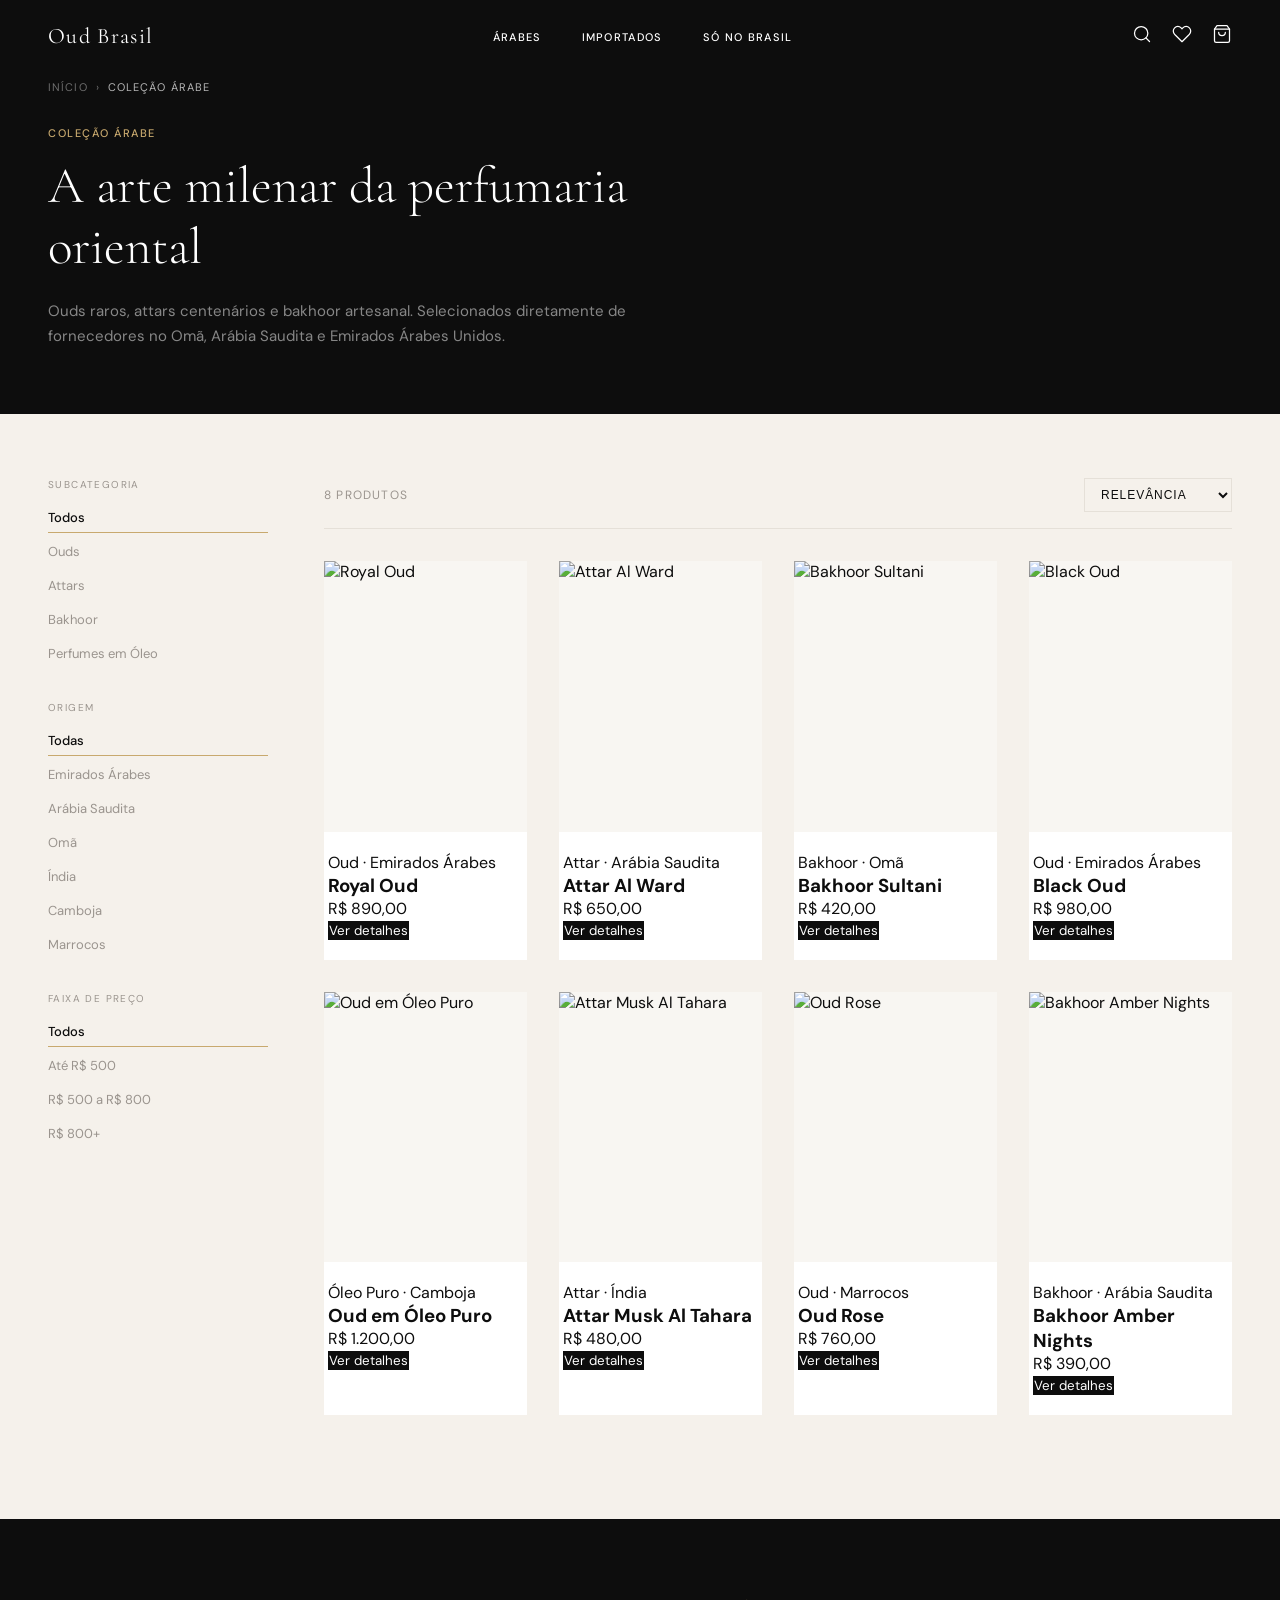
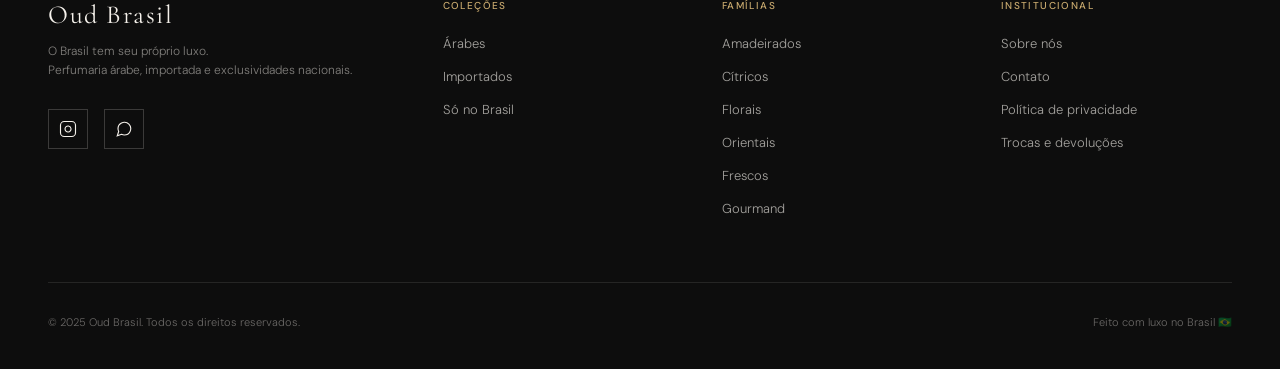
==== arabes.html @ 8a3770d0 "feat: cria página de categoria arabes.html com filtros e ordenação Co-Authored-By: Claude Opus 4.6 <" ====
<!DOCTYPE html>
<html lang="pt-BR">

<head>
  <meta charset="UTF-8" />
  <meta name="viewport" content="width=device-width, initial-scale=1.0" />
  <title>Coleção Árabe — Oud Brasil</title>
  <meta name="description"
    content="Ouds raros, attars centenários e bakhoor artesanal. Perfumaria árabe autêntica selecionada diretamente do Oriente Médio." />
  <link rel="preconnect" href="https://fonts.googleapis.com" />
  <link rel="preconnect" href="https://fonts.gstatic.com" crossorigin />
  <link
    href="https://fonts.googleapis.com/css2?family=Cormorant+Garamond:wght@300;400&family=DM+Sans:wght@300;400;500&display=swap"
    rel="stylesheet" />
  <link rel="stylesheet" href="css/tokens.css">
  <link rel="stylesheet" href="css/base.css">
  <link rel="stylesheet" href="css/components.css">
  <link rel="stylesheet" href="css/sections.css">
  <link rel="stylesheet" href="css/pages/categoria.css">
</head>

<body>

  <!-- SEÇÃO: NAVBAR -->
  <nav id="navbar" role="navigation" aria-label="Navegação principal">
    <div class="nav-inner">
      <!-- Logo -->
      <a href="index.html" class="nav-logo" aria-label="Oud Brasil - Página inicial">Oud Brasil</a>

      <!-- Links Centrais -->
      <ul class="nav-links" id="navLinks">
        <li><a href="arabes.html">Árabes</a></li>
        <li><a href="index.html#importados">Importados</a></li>
        <li><a href="index.html#sonobrasil">Só no Brasil</a></li>
      </ul>

      <!-- Ícones -->
      <div class="nav-icons">
        <button aria-label="Buscar" id="search-icon">
          <svg width="20" height="20" viewBox="0 0 24 24" fill="none" stroke="currentColor" stroke-width="1.5"
            stroke-linecap="round" stroke-linejoin="round">
            <circle cx="11" cy="11" r="8" />
            <line x1="21" y1="21" x2="16.65" y2="16.65" />
          </svg>
        </button>
        <button aria-label="Favoritos" id="favorites-icon">
          <span class="icon-wrap">
            <svg width="20" height="20" viewBox="0 0 24 24" fill="none" stroke="currentColor" stroke-width="1.5"
              stroke-linecap="round" stroke-linejoin="round">
              <path
                d="M20.84 4.61a5.5 5.5 0 0 0-7.78 0L12 5.67l-1.06-1.06a5.5 5.5 0 0 0-7.78 7.78l1.06 1.06L12 21.23l7.78-7.78 1.06-1.06a5.5 5.5 0 0 0 0-7.78z" />
            </svg>
            <span class="favorites-badge" id="favorites-badge">0</span>
          </span>
        </button>
        <button aria-label="Carrinho" id="cart-icon">
          <span class="icon-wrap">
            <svg width="20" height="20" viewBox="0 0 24 24" fill="none" stroke="currentColor" stroke-width="1.5"
              stroke-linecap="round" stroke-linejoin="round">
              <path d="M6 2L3 6v14a2 2 0 0 0 2 2h14a2 2 0 0 0 2-2V6l-3-4z" />
              <line x1="3" y1="6" x2="21" y2="6" />
              <path d="M16 10a4 4 0 0 1-8 0" />
            </svg>
            <span class="cart-badge" id="cart-badge">0</span>
          </span>
        </button>
        <button class="nav-hamburger" id="hamburger" aria-label="Menu" aria-expanded="false">
          <span></span><span></span><span></span>
        </button>
      </div>
    </div>
  </nav>

  <!-- Hero da categoria -->
  <section class="categoria-hero">
    <div class="container">
      <nav class="breadcrumb">
        <a href="index.html">Início</a>
        <span>›</span>
        <span>Coleção Árabe</span>
      </nav>
      <div class="categoria-hero-inner">
        <p class="section-eyebrow">Coleção Árabe</p>
        <h1 class="categoria-hero-title">A arte milenar da perfumaria oriental</h1>
        <p class="categoria-hero-subtitle">Ouds raros, attars centenários e bakhoor artesanal. Selecionados diretamente de fornecedores no Omã, Arábia Saudita e Emirados Árabes Unidos.</p>
      </div>
    </div>
  </section>

  <!-- Filtros e grid -->
  <section class="categoria-conteudo">
    <div class="container">
      <div class="categoria-layout">

        <!-- Sidebar de filtros -->
        <aside class="categoria-sidebar">
          <div class="sidebar-grupo">
            <p class="sidebar-label">Subcategoria</p>
            <div class="sidebar-opcoes" id="filtro-subcategoria">
              <button class="sidebar-btn active" data-sub="todos">Todos</button>
              <button class="sidebar-btn" data-sub="ouds">Ouds</button>
              <button class="sidebar-btn" data-sub="attars">Attars</button>
              <button class="sidebar-btn" data-sub="bakhoor">Bakhoor</button>
              <button class="sidebar-btn" data-sub="oleos">Perfumes em Óleo</button>
            </div>
          </div>
          <div class="sidebar-grupo">
            <p class="sidebar-label">Origem</p>
            <div class="sidebar-opcoes" id="filtro-origem">
              <button class="sidebar-btn active" data-origem="todos">Todas</button>
              <button class="sidebar-btn" data-origem="emirados">Emirados Árabes</button>
              <button class="sidebar-btn" data-origem="arabia">Arábia Saudita</button>
              <button class="sidebar-btn" data-origem="oma">Omã</button>
              <button class="sidebar-btn" data-origem="india">Índia</button>
              <button class="sidebar-btn" data-origem="camboja">Camboja</button>
              <button class="sidebar-btn" data-origem="marrocos">Marrocos</button>
            </div>
          </div>
          <div class="sidebar-grupo">
            <p class="sidebar-label">Faixa de preço</p>
            <div class="sidebar-opcoes" id="filtro-preco-arab">
              <button class="sidebar-btn active" data-preco="todos">Todos</button>
              <button class="sidebar-btn" data-preco="0-500">Até R$ 500</button>
              <button class="sidebar-btn" data-preco="500-800">R$ 500 a R$ 800</button>
              <button class="sidebar-btn" data-preco="800+">R$ 800+</button>
            </div>
          </div>
        </aside>

        <!-- Grid de produtos -->
        <div class="categoria-grid-wrap">
          <div class="categoria-toolbar">
            <p class="categoria-contagem" id="arab-contagem">8 produtos</p>
            <select class="categoria-ordenar" id="arab-ordenar">
              <option value="relevancia">Relevância</option>
              <option value="menor-preco">Menor preço</option>
              <option value="maior-preco">Maior preço</option>
            </select>
          </div>
          <div class="products-grid categoria-produtos" id="arab-grid">

            <div class="product-card" data-sub="ouds" data-origem="emirados" data-preco-val="890">
              <div class="product-card-img-wrap">
                <img src="https://picsum.photos/seed/royaloud/400/500" alt="Royal Oud" class="product-card-img" />
                <button class="btn-favorite" data-id="royal-oud" data-name="Royal Oud" data-price="890" data-img="https://picsum.photos/seed/royaloud/400/500" aria-label="Favoritar">♡</button>
              </div>
              <div class="product-card-info">
                <p class="product-card-category">Oud · Emirados Árabes</p>
                <h3 class="product-card-name">Royal Oud</h3>
                <p class="product-card-price">R$ 890,00</p>
                <button class="btn-primary product-card-cta" data-modal-id="royal-oud">Ver detalhes</button>
              </div>
            </div>

            <div class="product-card" data-sub="attars" data-origem="arabia" data-preco-val="650">
              <div class="product-card-img-wrap">
                <img src="https://picsum.photos/seed/attar/400/500" alt="Attar Al Ward" class="product-card-img" />
                <button class="btn-favorite" data-id="attar-al-ward" data-name="Attar Al Ward" data-price="650" data-img="https://picsum.photos/seed/attar/400/500" aria-label="Favoritar">♡</button>
              </div>
              <div class="product-card-info">
                <p class="product-card-category">Attar · Arábia Saudita</p>
                <h3 class="product-card-name">Attar Al Ward</h3>
                <p class="product-card-price">R$ 650,00</p>
                <button class="btn-primary product-card-cta" data-modal-id="attar-al-ward">Ver detalhes</button>
              </div>
            </div>

            <div class="product-card" data-sub="bakhoor" data-origem="oma" data-preco-val="420">
              <div class="product-card-img-wrap">
                <img src="https://picsum.photos/seed/bakhoor/400/500" alt="Bakhoor Sultani" class="product-card-img" />
                <button class="btn-favorite" data-id="bakhoor-sultani" data-name="Bakhoor Sultani" data-price="420" data-img="https://picsum.photos/seed/bakhoor/400/500" aria-label="Favoritar">♡</button>
              </div>
              <div class="product-card-info">
                <p class="product-card-category">Bakhoor · Omã</p>
                <h3 class="product-card-name">Bakhoor Sultani</h3>
                <p class="product-card-price">R$ 420,00</p>
                <button class="btn-primary product-card-cta" data-modal-id="bakhoor-sultani">Ver detalhes</button>
              </div>
            </div>

            <div class="product-card" data-sub="ouds" data-origem="emirados" data-preco-val="980">
              <div class="product-card-img-wrap">
                <img src="https://picsum.photos/seed/blackoud/400/500" alt="Black Oud" class="product-card-img" />
                <button class="btn-favorite" data-id="black-oud" data-name="Black Oud" data-price="980" data-img="https://picsum.photos/seed/blackoud/400/500" aria-label="Favoritar">♡</button>
              </div>
              <div class="product-card-info">
                <p class="product-card-category">Oud · Emirados Árabes</p>
                <h3 class="product-card-name">Black Oud</h3>
                <p class="product-card-price">R$ 980,00</p>
                <button class="btn-primary product-card-cta" data-modal-id="black-oud">Ver detalhes</button>
              </div>
            </div>

            <div class="product-card" data-sub="oleos" data-origem="camboja" data-preco-val="1200">
              <div class="product-card-img-wrap">
                <img src="https://picsum.photos/seed/oudoleo/400/500" alt="Oud em Óleo Puro" class="product-card-img" />
                <button class="btn-favorite" data-id="oud-oleo-puro" data-name="Oud em Óleo Puro" data-price="1200" data-img="https://picsum.photos/seed/oudoleo/400/500" aria-label="Favoritar">♡</button>
              </div>
              <div class="product-card-info">
                <p class="product-card-category">Óleo Puro · Camboja</p>
                <h3 class="product-card-name">Oud em Óleo Puro</h3>
                <p class="product-card-price">R$ 1.200,00</p>
                <button class="btn-primary product-card-cta" data-modal-id="oud-oleo-puro">Ver detalhes</button>
              </div>
            </div>

            <div class="product-card" data-sub="attars" data-origem="india" data-preco-val="480">
              <div class="product-card-img-wrap">
                <img src="https://picsum.photos/seed/attarmusk/400/500" alt="Attar Musk Al Tahara" class="product-card-img" />
                <button class="btn-favorite" data-id="attar-musk" data-name="Attar Musk Al Tahara" data-price="480" data-img="https://picsum.photos/seed/attarmusk/400/500" aria-label="Favoritar">♡</button>
              </div>
              <div class="product-card-info">
                <p class="product-card-category">Attar · Índia</p>
                <h3 class="product-card-name">Attar Musk Al Tahara</h3>
                <p class="product-card-price">R$ 480,00</p>
                <button class="btn-primary product-card-cta" data-modal-id="attar-musk">Ver detalhes</button>
              </div>
            </div>

            <div class="product-card" data-sub="ouds" data-origem="marrocos" data-preco-val="760">
              <div class="product-card-img-wrap">
                <img src="https://picsum.photos/seed/oudrose/400/500" alt="Oud Rose" class="product-card-img" />
                <button class="btn-favorite" data-id="oud-rose" data-name="Oud Rose" data-price="760" data-img="https://picsum.photos/seed/oudrose/400/500" aria-label="Favoritar">♡</button>
              </div>
              <div class="product-card-info">
                <p class="product-card-category">Oud · Marrocos</p>
                <h3 class="product-card-name">Oud Rose</h3>
                <p class="product-card-price">R$ 760,00</p>
                <button class="btn-primary product-card-cta" data-modal-id="oud-rose">Ver detalhes</button>
              </div>
            </div>

            <div class="product-card" data-sub="bakhoor" data-origem="arabia" data-preco-val="390">
              <div class="product-card-img-wrap">
                <img src="https://picsum.photos/seed/bakhooramber/400/500" alt="Bakhoor Amber Nights" class="product-card-img" />
                <button class="btn-favorite" data-id="bakhoor-amber" data-name="Bakhoor Amber Nights" data-price="390" data-img="https://picsum.photos/seed/bakhooramber/400/500" aria-label="Favoritar">♡</button>
              </div>
              <div class="product-card-info">
                <p class="product-card-category">Bakhoor · Arábia Saudita</p>
                <h3 class="product-card-name">Bakhoor Amber Nights</h3>
                <p class="product-card-price">R$ 390,00</p>
                <button class="btn-primary product-card-cta" data-modal-id="bakhoor-amber">Ver detalhes</button>
              </div>
            </div>

          </div>
          <p class="categoria-vazio" id="arab-vazio" style="display:none">Nenhum produto encontrado para os filtros selecionados.</p>
        </div>
      </div>
    </div>
  </section>

  <!-- SEÇÃO: FOOTER -->
  <footer id="footer" aria-label="Rodapé">
    <div class="container">
      <div class="footer-top">

        <!-- Marca -->
        <div>
          <div class="footer-brand-logo">Oud Brasil</div>
          <p class="footer-tagline">O Brasil tem seu próprio luxo.<br />Perfumaria árabe, importada e exclusividades
            nacionais.</p>
          <div class="footer-social">
            <!-- Instagram -->
            <a href="#" aria-label="Instagram">
              <svg viewBox="0 0 24 24">
                <rect x="2" y="2" width="20" height="20" rx="5" ry="5" />
                <path d="M16 11.37A4 4 0 1 1 12.63 8 4 4 0 0 1 16 11.37z" />
                <line x1="17.5" y1="6.5" x2="17.51" y2="6.5" />
              </svg>
            </a>
            <!-- WhatsApp -->
            <a href="#" aria-label="WhatsApp">
              <svg viewBox="0 0 24 24">
                <path
                  d="M21 11.5a8.38 8.38 0 0 1-.9 3.8 8.5 8.5 0 0 1-7.6 4.7 8.38 8.38 0 0 1-3.8-.9L3 21l1.9-5.7a8.38 8.38 0 0 1-.9-3.8 8.5 8.5 0 0 1 4.7-7.6 8.38 8.38 0 0 1 3.8-.9h.5a8.48 8.48 0 0 1 8 8v.5z" />
              </svg>
            </a>
          </div>
        </div>

        <!-- Coleções -->
        <div class="footer-col">
          <p class="footer-col-title">Coleções</p>
          <ul>
            <li><a href="arabes.html">Árabes</a></li>
            <li><a href="index.html#importados">Importados</a></li>
            <li><a href="index.html#sonobrasil">Só no Brasil</a></li>
          </ul>
        </div>

        <!-- Famílias -->
        <div class="footer-col">
          <p class="footer-col-title">Famílias</p>
          <ul>
            <li><a href="#">Amadeirados</a></li>
            <li><a href="#">Cítricos</a></li>
            <li><a href="#">Florais</a></li>
            <li><a href="#">Orientais</a></li>
            <li><a href="#">Frescos</a></li>
            <li><a href="#">Gourmand</a></li>
          </ul>
        </div>

        <!-- Institucional -->
        <div class="footer-col">
          <p class="footer-col-title">Institucional</p>
          <ul>
            <li><a href="sobre.html">Sobre nós</a></li>
            <li><a href="#">Contato</a></li>
            <li><a href="#">Política de privacidade</a></li>
            <li><a href="#">Trocas e devoluções</a></li>
          </ul>
        </div>

      </div>

      <div class="footer-bottom">
        <span class="footer-copy">© 2025 Oud Brasil. Todos os direitos reservados.</span>
        <span class="footer-copy">Feito com luxo no Brasil 🇧🇷</span>
      </div>
    </div>
  </footer>

  <!-- Cart Drawer -->
  <div id="cart-drawer" class="cart-drawer" aria-hidden="true">
    <div class="cart-drawer-header">
      <span class="cart-drawer-title">Sua Sacola</span>
      <button class="cart-drawer-close" id="cart-close" aria-label="Fechar carrinho">&times;</button>
    </div>
    <div class="cart-drawer-items" id="cart-items-list"></div>
    <div class="cart-drawer-footer">
      <div class="cart-subtotal">
        <span>Subtotal</span>
        <span id="cart-subtotal-value">R$ 0,00</span>
      </div>
      <p class="cart-shipping-notice">Frete grátis acima de R$ 299</p>
      <button class="btn btn-primary cart-checkout-btn">Finalizar compra</button>
    </div>
  </div>
  <div id="cart-backdrop" class="cart-backdrop"></div>

  <!-- Favorites Drawer -->
  <div id="favorites-drawer" class="favorites-drawer" aria-hidden="true">
    <div class="favorites-drawer-header">
      <span class="favorites-drawer-title">Lista de Desejos</span>
      <button class="favorites-drawer-close" id="favorites-close" aria-label="Fechar favoritos">&times;</button>
    </div>
    <div class="favorites-drawer-items" id="favorites-items-list"></div>
  </div>
  <div id="favorites-backdrop" class="favorites-backdrop"></div>

  <!-- Search Overlay -->
  <div id="search-overlay" class="search-overlay" aria-hidden="true">
    <button class="search-overlay-close" id="search-close" aria-label="Fechar busca">&times;</button>
    <div class="search-overlay-inner">
      <input type="text" id="search-input" class="search-input" placeholder="O que você procura?" autocomplete="off" />
      <ul class="search-suggestions" id="search-suggestions"></ul>
    </div>
  </div>

  <!-- Product Modal -->
  <div id="product-modal" class="product-modal" aria-hidden="true">
    <div class="product-modal-overlay"></div>
    <div class="product-modal-container">
      <button class="product-modal-close" id="product-modal-close" aria-label="Fechar">&times;</button>
      <div class="product-modal-grid">

        <!-- Galeria -->
        <div class="product-gallery">
          <div class="product-gallery-main">
            <img id="modal-img-main" src="" alt="" />
          </div>
          <div class="product-gallery-thumbs" id="modal-thumbs"></div>
        </div>

        <!-- Informações -->
        <div class="product-info">
          <p class="product-info-category" id="modal-category"></p>
          <h2 class="product-info-name" id="modal-name"></h2>
          <p class="product-info-origin" id="modal-origin"></p>
          <p class="product-info-price" id="modal-price"></p>

          <!-- Volumes -->
          <div class="product-volume-selector">
            <p class="product-volume-label">Volume</p>
            <div class="product-volume-opts" id="modal-volumes"></div>
          </div>

          <!-- Pirâmide olfativa -->
          <div class="olfative-pyramid">
            <p class="olfative-pyramid-title">Pirâmide Olfativa</p>
            <div class="pyramid-row">
              <span class="pyramid-label">Topo</span>
              <span class="pyramid-notes" id="modal-notes-top"></span>
            </div>
            <div class="pyramid-row">
              <span class="pyramid-label">Coração</span>
              <span class="pyramid-notes" id="modal-notes-heart"></span>
            </div>
            <div class="pyramid-row">
              <span class="pyramid-label">Base</span>
              <span class="pyramid-notes" id="modal-notes-base"></span>
            </div>
          </div>

          <!-- Descrição -->
          <p class="product-info-description" id="modal-description"></p>

          <!-- CTAs -->
          <div class="product-modal-ctas">
            <button class="btn btn-primary product-modal-add-cart" id="modal-add-cart">Adicionar ao carrinho</button>
            <button class="btn btn-ghost product-modal-add-favorite" id="modal-add-favorite">+ Lista de desejos</button>
          </div>

          <!-- Accordion -->
          <div class="product-accordion">
            <div class="accordion-item">
              <button class="accordion-trigger">Política de entrega</button>
              <div class="accordion-content">
                <p>Entregamos para todo o Brasil. Frete grátis acima de R$ 299. Prazo de 3 a 7 dias úteis para capitais
                  e 5 a 12 dias úteis para demais regiões.</p>
              </div>
            </div>
            <div class="accordion-item">
              <button class="accordion-trigger">Trocas e devoluções</button>
              <div class="accordion-content">
                <p>Aceitamos trocas e devoluções em até 7 dias após o recebimento, desde que o produto esteja lacrado e
                  sem uso.</p>
              </div>
            </div>
            <div class="accordion-item">
              <button class="accordion-trigger">Autenticidade garantida</button>
              <div class="accordion-content">
                <p>Todos os produtos são 100% originais, importados diretamente das casas produtoras ou distribuidores
                  oficiais.</p>
              </div>
            </div>
          </div>
        </div>
      </div>
    </div>
  </div>

  <script src="js/ui.js"></script>
  <script src="js/cart.js"></script>
  <script src="js/favorites.js"></script>
  <script src="js/search.js"></script>
  <script src="js/product-modal.js"></script>
  <script src="js/categoria.js"></script>
  <script>
    window.addEventListener('DOMContentLoaded', () => {
      window.initCategoria({
        gridId: 'arab-grid',
        contagemId: 'arab-contagem',
        vazioId: 'arab-vazio',
        ordenarId: 'arab-ordenar',
        filtros: [
          { id: 'filtro-subcategoria', chave: 'sub' },
          { id: 'filtro-origem', chave: 'origem' },
          { id: 'filtro-preco-arab', chave: 'preco' }
        ]
      });
    });
  </script>
</body>

</html>
---- css/tokens.css ----
/* ===================== DESIGN TOKENS ===================== */
:root {
  --clr-dark: #0D0D0D;
  --clr-bg: #F5F1EB;
  --clr-white: #FFFFFF;
  --clr-gold: #C8A96E;
  --clr-moss: #4A6741;
  --clr-indigo: #2C4A6E;
  --clr-border: #E5E0D8;
  --clr-muted: #9A948E;
  --max-w: 1280px;
  --gap: 32px;
}
---- css/base.css ----
/* ===================== RESET & BASE ===================== */
*, *::before, *::after { box-sizing: border-box; margin: 0; padding: 0; }
html { scroll-behavior: smooth; }
body {
  font-family: 'DM Sans', sans-serif;
  font-weight: 400;
  background: #F5F1EB;
  color: #0D0D0D;
  -webkit-font-smoothing: antialiased;
}
img { display: block; width: 100%; height: 100%; object-fit: cover; }
a { text-decoration: none; color: inherit; }
ul { list-style: none; }
button { cursor: pointer; font-family: 'DM Sans', sans-serif; border: none; background: none; }

/* ===================== TYPOGRAPHY ===================== */
.t-editorial { font-family: 'Cormorant Garamond', serif; font-weight: 300; }
.t-h1 { font-size: clamp(42px, 6vw, 72px); line-height: 1.1; }
.t-h2 { font-family: 'Cormorant Garamond', serif; font-weight: 400; font-size: clamp(30px, 4vw, 44px); line-height: 1.15; }
.t-h3 { font-family: 'Cormorant Garamond', serif; font-weight: 400; font-size: clamp(20px, 2.5vw, 28px); line-height: 1.2; }
.t-ui { font-size: 11px; font-weight: 500; text-transform: uppercase; letter-spacing: 0.10em; }
.t-caption { font-size: 12px; font-weight: 300; color: var(--clr-muted); }

/* ===================== LAYOUT ===================== */
.container { width: 100%; max-width: var(--max-w); margin: 0 auto; padding: 0 48px; }
@media (max-width: 767px) { .container { padding: 0 20px; } }

/* ===================== SECTION HEADER ===================== */
.section-header { text-align: center; margin-bottom: 56px; }
.section-eyebrow { font-size: 11px; font-weight: 500; text-transform: uppercase; letter-spacing: 0.14em; color: var(--clr-gold); margin-bottom: 12px; }
.section-desc { font-size: 15px; font-weight: 300; color: var(--clr-muted); max-width: 480px; margin: 16px auto 0; line-height: 1.7; }

/* ===================== DIVIDER ===================== */
.section-divider { height: 1px; background: var(--clr-border); }

/* ===================== SCROLL REVEAL ===================== */
.reveal { opacity: 0; transform: translateY(24px); transition: opacity 0.7s ease, transform 0.7s ease; }
.reveal.visible { opacity: 1; transform: translateY(0); }
---- css/components.css ----
/* ===================== BUTTONS ===================== */
.btn { display: inline-block; font-family: 'DM Sans', sans-serif; font-size: 11px; font-weight: 500; text-transform: uppercase; letter-spacing: 0.10em; padding: 14px 32px; border-radius: 0; transition: all 0.3s ease; cursor: pointer; }
.btn-primary { background: var(--clr-dark); color: var(--clr-white); border: 1px solid var(--clr-dark); }
.btn-primary:hover { background: #2C2C2C; }
.btn-ghost { background: transparent; color: var(--clr-dark); border: 1px solid var(--clr-dark); }
.btn-ghost:hover { background: var(--clr-dark); color: var(--clr-white); }
.btn-ghost-light { background: transparent; color: var(--clr-white); border: 1px solid var(--clr-white); }
.btn-ghost-light:hover { background: var(--clr-white); color: var(--clr-dark); }

/* ===================== NAVBAR ===================== */
#navbar {
  position: fixed; top: 0; left: 0; right: 0; z-index: 1000;
  height: 72px;
  display: flex; align-items: center;
  background: transparent;
  transition: background 0.3s ease, border-color 0.3s ease;
  border-bottom: 1px solid transparent;
}
#navbar.scrolled {
  background: var(--clr-bg);
  border-bottom-color: var(--clr-border);
}
.nav-inner {
  display: flex; align-items: center; justify-content: space-between;
  width: 100%; max-width: var(--max-w); margin: 0 auto; padding: 0 48px;
}
.nav-logo { font-family: 'Cormorant Garamond', serif; font-size: 22px; font-weight: 400; letter-spacing: 0.06em; color: var(--clr-white); transition: color 0.3s; }
#navbar.scrolled .nav-logo { color: var(--clr-dark); }
.nav-links { display: flex; gap: 40px; }
.nav-links a { font-size: 11px; font-weight: 500; text-transform: uppercase; letter-spacing: 0.12em; color: var(--clr-white); transition: color 0.3s; position: relative; padding-bottom: 4px; }
.nav-links a::after { content: ''; position: absolute; bottom: 0; left: 0; width: 0; height: 1px; background: var(--clr-gold); transition: width 0.3s ease; }
.nav-links a:hover::after { width: 100%; }
#navbar.scrolled .nav-links a { color: var(--clr-dark); }
.nav-icons { display: flex; gap: 20px; align-items: center; }
.nav-icons button { color: var(--clr-white); transition: color 0.3s; background: none; border: none; }
#navbar.scrolled .nav-icons button { color: var(--clr-dark); }
.nav-icons button:hover { color: var(--clr-gold); }
.nav-hamburger { display: none; flex-direction: column; gap: 5px; background: none; border: none; cursor: pointer; }
.nav-hamburger span { display: block; width: 24px; height: 1px; background: var(--clr-white); transition: background 0.3s; }
#navbar.scrolled .nav-hamburger span { background: var(--clr-dark); }
@media (max-width: 767px) {
  .nav-links { display: none; flex-direction: column; position: absolute; top: 72px; left: 0; right: 0; background: var(--clr-bg); padding: 24px 20px; gap: 20px; border-bottom: 1px solid var(--clr-border); }
  .nav-links.open { display: flex; }
  .nav-links a { color: var(--clr-dark); font-size: 13px; }
  .nav-hamburger { display: flex; }
  .nav-icons button { color: var(--clr-white); }
  #navbar.scrolled .nav-icons button { color: var(--clr-dark); }
}
@media (max-width: 1023px) {
  .nav-inner { padding: 0 24px; }
}

/* ===================== PRODUCT CARD ===================== */
.product-card { background: var(--clr-white); cursor: pointer; }
.product-card-img {
  position: relative; overflow: hidden;
  aspect-ratio: 3/4; background: #F8F6F2;
}
.product-card-img img { transition: transform 0.4s ease; }
.product-card:hover .product-card-img img { transform: scale(1.03); }
.product-badge {
  position: absolute; top: 16px; left: 16px;
  font-size: 10px; font-weight: 500; text-transform: uppercase; letter-spacing: 0.10em;
}
.badge-gold { color: var(--clr-gold); }
.badge-moss { color: var(--clr-moss); }
.badge-dark { color: var(--clr-dark); }
.product-card-img-wrap { position: relative; overflow: hidden; }
.product-card-info { padding: 20px 4px; }
.product-category { font-size: 10px; font-weight: 500; text-transform: uppercase; letter-spacing: 0.10em; color: var(--clr-muted); margin-bottom: 8px; }
.product-name { font-family: 'Cormorant Garamond', serif; font-weight: 400; font-size: 18px; color: var(--clr-dark); margin-bottom: 6px; line-height: 1.25; }
.product-price { font-size: 14px; font-weight: 400; color: var(--clr-dark); margin-bottom: 16px; }
.product-price span { font-weight: 300; font-size: 12px; color: var(--clr-muted); margin-right: 4px; }

/* ===================== STICKY CART INDICATOR ===================== */
.cart-badge {
  position: absolute; top: -6px; right: -8px;
  width: 16px; height: 16px; background: var(--clr-gold);
  border-radius: 50%; font-size: 9px; font-weight: 500;
  display: flex; align-items: center; justify-content: center;
  color: var(--clr-dark);
}
.icon-wrap { position: relative; display: inline-flex; }

/* ===================== ADD TO CART BUTTON ===================== */
.btn-add-cart {
  display: block; width: 100%; margin-top: 8px;
  font-size: 10px; padding: 10px 20px;
}

/* ===================== CART DRAWER ===================== */
.cart-backdrop {
  position: fixed; inset: 0; z-index: 1998;
  background: rgba(0, 0, 0, 0.45);
  opacity: 0; visibility: hidden;
  transition: opacity 0.3s ease, visibility 0.3s ease;
}
.cart-backdrop.active { opacity: 1; visibility: visible; }

.cart-drawer {
  position: fixed; top: 0; right: 0; z-index: 1999;
  width: 400px; max-width: 100%; height: 100vh;
  background: var(--clr-white);
  display: flex; flex-direction: column;
  transform: translateX(100%);
  transition: transform 0.35s ease;
}
.cart-drawer.open { transform: translateX(0); }

.cart-drawer-header {
  display: flex; align-items: center; justify-content: space-between;
  padding: 24px 32px;
  border-bottom: 1px solid var(--clr-border);
}
.cart-drawer-title {
  font-family: 'Cormorant Garamond', serif;
  font-weight: 400; font-size: 24px;
  color: var(--clr-dark);
}
.cart-drawer-close {
  background: none; border: none; cursor: pointer;
  font-size: 28px; line-height: 1;
  color: var(--clr-dark);
  transition: color 0.3s;
}
.cart-drawer-close:hover { color: var(--clr-muted); }

.cart-drawer-items {
  flex: 1; overflow-y: auto;
  padding: 24px 32px;
}

.cart-empty {
  text-align: center; padding: 48px 0;
  font-size: 14px; font-weight: 300;
  color: var(--clr-muted);
}

.cart-item {
  display: flex; gap: 16px;
  padding: 16px 0;
  border-bottom: 1px solid var(--clr-border);
}
.cart-item:last-child { border-bottom: none; }

.cart-item-img {
  width: 72px; height: 96px;
  background: #F8F6F2; flex-shrink: 0;
  overflow: hidden;
}
.cart-item-img img {
  width: 100%; height: 100%; object-fit: cover;
}

.cart-item-details { flex: 1; display: flex; flex-direction: column; gap: 4px; }

.cart-item-name {
  font-family: 'Cormorant Garamond', serif;
  font-weight: 400; font-size: 16px;
  color: var(--clr-dark); line-height: 1.25;
}
.cart-item-price {
  font-size: 14px; font-weight: 400;
  color: var(--clr-dark);
}

.cart-item-actions {
  display: flex; align-items: center; justify-content: space-between;
  margin-top: auto; padding-top: 8px;
}

.cart-qty {
  display: flex; align-items: center; gap: 0;
  border: 1px solid var(--clr-border);
}
.cart-qty button {
  width: 32px; height: 32px;
  display: flex; align-items: center; justify-content: center;
  background: none; border: none; cursor: pointer;
  font-size: 16px; color: var(--clr-dark);
  transition: background 0.2s;
}
.cart-qty button:hover { background: var(--clr-border); }
.cart-qty span {
  width: 32px; height: 32px;
  display: flex; align-items: center; justify-content: center;
  font-size: 13px; font-weight: 500;
  border-left: 1px solid var(--clr-border);
  border-right: 1px solid var(--clr-border);
}

.cart-item-remove {
  background: none; border: none; cursor: pointer;
  font-size: 11px; font-weight: 500;
  text-transform: uppercase; letter-spacing: 0.08em;
  color: var(--clr-muted);
  transition: color 0.3s;
}
.cart-item-remove:hover { color: var(--clr-dark); }

.cart-drawer-footer {
  padding: 24px 32px;
  border-top: 1px solid var(--clr-border);
}
.cart-subtotal {
  display: flex; justify-content: space-between; align-items: center;
  margin-bottom: 8px;
}
.cart-subtotal span:first-child {
  font-size: 11px; font-weight: 500;
  text-transform: uppercase; letter-spacing: 0.10em;
  color: var(--clr-dark);
}
.cart-subtotal span:last-child {
  font-size: 18px; font-weight: 400;
  color: var(--clr-dark);
}
.cart-shipping-notice {
  font-size: 12px; font-weight: 300;
  color: var(--clr-gold);
  margin-bottom: 16px;
}
.cart-checkout-btn {
  display: block; width: 100;
  text-align: center;
  width: 100%;
}

@media (max-width: 767px) {
  .cart-drawer { max-width: 90vw; }
  .cart-drawer-header, .cart-drawer-items, .cart-drawer-footer { padding-left: 20px; padding-right: 20px; }
}

/* ===================== FAVORITE BUTTON ON CARD ===================== */
.btn-favorite {
  position: absolute; top: 16px; right: 16px;
  width: 36px; height: 36px;
  display: flex; align-items: center; justify-content: center;
  background: var(--clr-white); border: none; cursor: pointer;
  opacity: 0; transition: opacity 0.3s ease;
  z-index: 2;
}
.btn-favorite svg { stroke: var(--clr-dark); fill: none; transition: fill 0.3s, stroke 0.3s; }
.btn-favorite.active svg { fill: var(--clr-gold); stroke: var(--clr-gold); }
.product-card:hover .btn-favorite { opacity: 1; }
.btn-favorite.active { opacity: 1; }

/* ===================== FAVORITES BADGE ===================== */
.favorites-badge {
  position: absolute; top: -6px; right: -8px;
  width: 16px; height: 16px; background: var(--clr-gold);
  border-radius: 50%; font-size: 9px; font-weight: 500;
  display: flex; align-items: center; justify-content: center;
  color: var(--clr-dark);
}

/* ===================== FAVORITES DRAWER ===================== */
.favorites-backdrop {
  position: fixed; inset: 0; z-index: 1998;
  background: rgba(0, 0, 0, 0.45);
  opacity: 0; visibility: hidden;
  transition: opacity 0.3s ease, visibility 0.3s ease;
}
.favorites-backdrop.active { opacity: 1; visibility: visible; }

.favorites-drawer {
  position: fixed; top: 0; right: 0; z-index: 1999;
  width: 400px; max-width: 100%; height: 100vh;
  background: var(--clr-white);
  display: flex; flex-direction: column;
  transform: translateX(100%);
  transition: transform 0.35s ease;
}
.favorites-drawer.open { transform: translateX(0); }

.favorites-drawer-header {
  display: flex; align-items: center; justify-content: space-between;
  padding: 24px 32px;
  border-bottom: 1px solid var(--clr-border);
}
.favorites-drawer-title {
  font-family: 'Cormorant Garamond', serif;
  font-weight: 400; font-size: 24px;
  color: var(--clr-dark);
}
.favorites-drawer-close {
  background: none; border: none; cursor: pointer;
  font-size: 28px; line-height: 1;
  color: var(--clr-dark);
  transition: color 0.3s;
}
.favorites-drawer-close:hover { color: var(--clr-muted); }

.favorites-drawer-items {
  flex: 1; overflow-y: auto;
  padding: 24px 32px;
}

.favorites-empty {
  text-align: center; padding: 48px 0;
  font-size: 14px; font-weight: 300;
  color: var(--clr-muted);
}

.favorites-item {
  display: flex; gap: 16px;
  padding: 16px 0;
  border-bottom: 1px solid var(--clr-border);
}
.favorites-item:last-child { border-bottom: none; }

.favorites-item-img {
  width: 80px; height: 80px;
  background: #F8F6F2; flex-shrink: 0;
  overflow: hidden;
}
.favorites-item-img img {
  width: 100%; height: 100%; object-fit: cover;
}

.favorites-item-details { flex: 1; display: flex; flex-direction: column; gap: 4px; }

.favorites-item-name {
  font-family: 'Cormorant Garamond', serif;
  font-weight: 400; font-size: 16px;
  color: var(--clr-dark); line-height: 1.25;
}
.favorites-item-price {
  font-size: 14px; font-weight: 400;
  color: var(--clr-dark);
}

.favorites-item-actions {
  display: flex; gap: 8px; align-items: center;
  margin-top: auto; padding-top: 8px;
}
.favorites-item-actions .btn { font-size: 10px; padding: 8px 16px; }

.favorites-item-remove {
  background: none; border: none; cursor: pointer;
  font-size: 11px; font-weight: 500;
  text-transform: uppercase; letter-spacing: 0.08em;
  color: var(--clr-muted);
  transition: color 0.3s;
}
.favorites-item-remove:hover { color: var(--clr-dark); }

@media (max-width: 767px) {
  .favorites-drawer { max-width: 90vw; }
  .favorites-drawer-header, .favorites-drawer-items { padding-left: 20px; padding-right: 20px; }
}

/* ===================== SEARCH OVERLAY ===================== */
.search-overlay {
  position: fixed; inset: 0; z-index: 2000;
  background: rgba(10, 10, 10, 0.95);
  display: flex; align-items: center; justify-content: center;
  opacity: 0; visibility: hidden;
  transition: opacity 0.3s ease, visibility 0.3s ease;
}
.search-overlay.open { opacity: 1; visibility: visible; }

.search-overlay-close {
  position: absolute; top: 24px; right: 32px;
  background: none; border: none; cursor: pointer;
  font-size: 36px; line-height: 1;
  color: var(--clr-white);
  transition: color 0.3s;
}
.search-overlay-close:hover { color: var(--clr-gold); }

.search-overlay-inner {
  width: 100%; max-width: 640px;
  padding: 0 24px;
}

.search-input {
  width: 100%;
  background: transparent; border: none;
  border-bottom: 1px solid rgba(255, 255, 255, 0.3);
  font-family: 'Cormorant Garamond', serif;
  font-size: 36px; font-weight: 300;
  color: var(--clr-white);
  padding: 16px 0;
  outline: none;
  transition: border-color 0.3s;
}
.search-input::placeholder { color: rgba(255, 255, 255, 0.4); }
.search-input:focus { border-bottom-color: var(--clr-gold); }

.search-suggestions {
  list-style: none; margin: 0; padding: 24px 0 0 0;
}
.search-suggestions li {
  padding: 12px 0;
  border-bottom: 1px solid rgba(255, 255, 255, 0.08);
}
.search-suggestions li a {
  display: flex; align-items: center; justify-content: space-between;
  font-family: 'DM Sans', sans-serif;
  font-size: 14px; font-weight: 400;
  color: rgba(255, 255, 255, 0.7);
  text-decoration: none;
  transition: color 0.3s;
}
.search-suggestions li a:hover { color: var(--clr-gold); }
.search-suggestions li a .search-price {
  font-size: 13px; font-weight: 300;
  color: rgba(255, 255, 255, 0.5);
}
.search-no-results {
  padding: 24px 0;
  font-family: 'DM Sans', sans-serif;
  font-size: 14px; font-weight: 300;
  color: rgba(255, 255, 255, 0.5);
  text-align: center;
}

@media (max-width: 767px) {
  .search-input { font-size: 24px; }
  .search-overlay-close { top: 16px; right: 20px; }
}

/* ===================== PRODUCT MODAL ===================== */
.product-modal {
  position: fixed; inset: 0; z-index: 2000;
  display: flex; align-items: center; justify-content: center;
  opacity: 0; visibility: hidden;
  transition: opacity 0.3s ease, visibility 0.3s ease;
}
.product-modal.open { opacity: 1; visibility: visible; }

.product-modal-overlay {
  position: absolute; inset: 0;
  background: rgba(13, 13, 13, 0.6);
}

.product-modal-container {
  position: relative; z-index: 1;
  background: var(--clr-white);
  width: 100%; max-width: 1100px;
  max-height: 90vh; overflow-y: auto;
  padding: 64px;
}

.product-modal-close {
  position: absolute; top: 24px; right: 24px;
  background: none; border: none; cursor: pointer;
  font-size: 32px; line-height: 1;
  color: var(--clr-dark);
  transition: color 0.3s;
}
.product-modal-close:hover { color: var(--clr-gold); }

.product-modal-grid {
  display: grid;
  grid-template-columns: 1fr 1fr;
  gap: 64px;
}

/* Gallery */
.product-gallery-main {
  aspect-ratio: 3 / 4;
  background: var(--clr-bg);
  overflow: hidden;
}
.product-gallery-main img {
  width: 100%; height: 100%;
  object-fit: cover;
}

.product-gallery-thumbs {
  display: flex; gap: 8px;
  margin-top: 16px;
}
.gallery-thumb {
  width: 72px; height: 72px;
  object-fit: cover; cursor: pointer;
  border: 1px solid var(--clr-border);
  opacity: 0.6;
  transition: opacity 0.3s, border-color 0.3s;
}
.gallery-thumb.active,
.gallery-thumb:hover {
  opacity: 1;
  border-color: var(--clr-dark);
}

/* Product Info */
.product-info-category {
  font-family: 'DM Sans', sans-serif;
  font-size: 11px; font-weight: 500;
  text-transform: uppercase;
  letter-spacing: 0.12em;
  color: var(--clr-muted);
  margin-bottom: 8px;
}

.product-info-name {
  font-family: 'Cormorant Garamond', serif;
  font-size: 32px; font-weight: 400;
  color: var(--clr-dark);
  margin-bottom: 8px;
}

.product-info-origin {
  font-family: 'DM Sans', sans-serif;
  font-size: 13px; font-weight: 300;
  color: var(--clr-muted);
  margin-bottom: 16px;
}

.product-info-price {
  font-family: 'DM Sans', sans-serif;
  font-size: 24px; font-weight: 400;
  color: var(--clr-dark);
  margin-bottom: 24px;
}

/* Volume Selector */
.product-volume-label {
  font-family: 'DM Sans', sans-serif;
  font-size: 11px; font-weight: 500;
  text-transform: uppercase;
  letter-spacing: 0.08em;
  color: var(--clr-muted);
  margin-bottom: 12px;
}

.product-volume-opts {
  display: flex; gap: 8px;
  margin-bottom: 24px;
}

.vol-btn {
  background: transparent;
  border: 1px solid var(--clr-border);
  padding: 10px 20px;
  font-family: 'DM Sans', sans-serif;
  font-size: 12px; font-weight: 500;
  text-transform: uppercase;
  letter-spacing: 0.08em;
  color: var(--clr-dark);
  cursor: pointer;
  border-radius: 0;
  transition: background 0.3s, color 0.3s, border-color 0.3s;
}
.vol-btn.active,
.vol-btn:hover {
  background: var(--clr-dark);
  color: var(--clr-white);
  border-color: var(--clr-dark);
}

/* Olfactive Pyramid */
.olfative-pyramid {
  background: var(--clr-bg);
  padding: 24px;
  margin-bottom: 24px;
}

.olfative-pyramid-title {
  font-family: 'DM Sans', sans-serif;
  font-size: 11px; font-weight: 500;
  text-transform: uppercase;
  letter-spacing: 0.1em;
  color: var(--clr-muted);
  margin-bottom: 16px;
}

.pyramid-row {
  display: flex; align-items: baseline;
  padding: 12px 0;
  border-bottom: 1px solid var(--clr-border);
}
.pyramid-row:last-child { border-bottom: none; }

.pyramid-label {
  font-family: 'DM Sans', sans-serif;
  font-size: 10px; font-weight: 500;
  text-transform: uppercase;
  letter-spacing: 0.1em;
  color: var(--clr-muted);
  width: 80px; flex-shrink: 0;
}

.pyramid-notes {
  font-family: 'DM Sans', sans-serif;
  font-size: 14px; font-weight: 400;
  color: var(--clr-dark);
}

/* Description */
.product-info-description {
  font-family: 'DM Sans', sans-serif;
  font-size: 14px; font-weight: 300;
  line-height: 1.7;
  color: var(--clr-muted);
  margin-bottom: 32px;
}

/* CTAs */
.product-modal-ctas {
  display: flex; gap: 16px;
  margin-bottom: 32px;
}
.product-modal-add-cart { flex: 1; }
.product-modal-add-favorite { flex-shrink: 0; }

/* Accordion */
.product-accordion {
  border-top: 1px solid var(--clr-border);
}

.accordion-item {
  border-bottom: 1px solid var(--clr-border);
}

.accordion-trigger {
  width: 100%;
  display: flex; align-items: center; justify-content: space-between;
  background: none; border: none; cursor: pointer;
  padding: 16px 0;
  font-family: 'DM Sans', sans-serif;
  font-size: 13px; font-weight: 500;
  text-transform: uppercase;
  letter-spacing: 0.08em;
  color: var(--clr-dark);
  transition: color 0.3s;
}
.accordion-trigger::after {
  content: '+';
  font-size: 18px; font-weight: 300;
  transition: transform 0.3s;
}
.accordion-item.open .accordion-trigger::after {
  content: '−';
}
.accordion-trigger:hover { color: var(--clr-gold); }

.accordion-content {
  max-height: 0; overflow: hidden;
  transition: max-height 0.3s ease;
}
.accordion-item.open .accordion-content {
  max-height: 200px;
}
.accordion-content p {
  font-family: 'DM Sans', sans-serif;
  font-size: 13px; font-weight: 300;
  line-height: 1.7;
  color: var(--clr-muted);
  padding-bottom: 16px;
}

/* Modal Responsive */
@media (max-width: 768px) {
  .product-modal-container { padding: 32px 20px; }
  .product-modal-grid {
    grid-template-columns: 1fr;
    gap: 32px;
  }
  .product-info-name { font-size: 26px; }
  .product-modal-ctas { flex-direction: column; }
  .product-modal-close { top: 16px; right: 16px; }
}
---- css/sections.css ----
/* ===================== HERO ===================== */
#hero {
  position: relative; height: 100vh; min-height: 600px;
  display: flex; align-items: center; justify-content: center; text-align: center;
  overflow: hidden;
}
.hero-bg {
  position: absolute; inset: 0;
  background: url('https://picsum.photos/seed/oudbrasil-hero/1600/900') center/cover no-repeat;
}
.hero-bg::after {
  content: ''; position: absolute; inset: 0;
  background: linear-gradient(to bottom, rgba(0,0,0,0.55) 0%, rgba(0,0,0,0.35) 60%, rgba(0,0,0,0.6) 100%);
}
.hero-content { position: relative; z-index: 1; max-width: 780px; padding: 0 24px; animation: heroFadeIn 1.2s ease forwards; opacity: 0; }
@keyframes heroFadeIn { from { opacity: 0; transform: translateY(16px); } to { opacity: 1; transform: translateY(0); } }
.hero-eyebrow { font-size: 11px; font-weight: 500; text-transform: uppercase; letter-spacing: 0.18em; color: var(--clr-gold); margin-bottom: 24px; }
.hero-title { font-family: 'Cormorant Garamond', serif; font-weight: 300; font-size: clamp(44px, 6vw, 76px); line-height: 1.05; color: var(--clr-white); margin-bottom: 20px; }
.hero-sub { font-size: 15px; font-weight: 300; color: rgba(255,255,255,0.8); line-height: 1.7; max-width: 460px; margin: 0 auto 40px; }
.hero-cta { display: flex; gap: 16px; justify-content: center; flex-wrap: wrap; }

/* ===================== FAMÍLIAS OLFATIVAS ===================== */
#familias { background: var(--clr-bg); padding: 96px 0; }
.familias-grid { display: grid; grid-template-columns: repeat(6, 1fr); gap: 16px; }
.familia-card {
  display: flex; flex-direction: column; align-items: center; gap: 14px;
  padding: 32px 16px; cursor: pointer;
  border-bottom: 2px solid transparent; transition: border-color 0.3s ease;
}
.familia-card:hover { border-bottom-color: var(--clr-gold); }
.familia-icon { width: 48px; height: 48px; display: flex; align-items: center; justify-content: center; }
.familia-icon svg { width: 40px; height: 40px; stroke: var(--clr-dark); fill: none; stroke-width: 1.2; transition: stroke 0.3s; }
.familia-card:hover .familia-icon svg { stroke: var(--clr-gold); }
.familia-label { font-size: 10px; font-weight: 500; text-transform: uppercase; letter-spacing: 0.12em; color: var(--clr-dark); }
@media (max-width: 1023px) { .familias-grid { grid-template-columns: repeat(3, 1fr); } }
@media (max-width: 767px) { .familias-grid { grid-template-columns: repeat(2, 1fr); } }

/* ===================== GIFT SETS ===================== */
#giftsets {
  padding: 104px 0;
  background: var(--clr-bg);
}
.giftsets-grid {
  display: grid;
  grid-template-columns: repeat(3, 1fr);
  gap: 32px;
  margin-top: 56px;
}
.giftset-card {
  display: flex;
  flex-direction: column;
  background: var(--clr-white);
}
.giftset-card-img-wrap {
  position: relative;
  overflow: hidden;
  aspect-ratio: 1 / 1;
}
.giftset-card-img {
  width: 100%;
  height: 100%;
  object-fit: cover;
  transition: transform 0.4s ease;
}
.giftset-card:hover .giftset-card-img {
  transform: scale(1.03);
}
.giftset-badge {
  position: absolute;
  bottom: 16px;
  left: 16px;
  font-size: 9px;
  text-transform: uppercase;
  letter-spacing: 0.12em;
  color: var(--clr-gold);
  pointer-events: none;
}
.giftset-card-info {
  padding: 28px 24px 32px;
  display: flex;
  flex-direction: column;
  gap: 12px;
  flex: 1;
}
.giftset-card-eyebrow {
  font-size: 10px;
  text-transform: uppercase;
  letter-spacing: 0.14em;
  color: var(--clr-muted);
}
.giftset-card-name {
  font-family: 'Cormorant Garamond', serif;
  font-size: 22px;
  font-weight: 400;
  color: var(--clr-dark);
  line-height: 1.2;
}
.giftset-card-conteudo {
  font-size: 13px;
  line-height: 1.6;
  color: var(--clr-muted);
  flex: 1;
}
.giftset-card-price {
  font-size: 18px;
  font-weight: 400;
  color: var(--clr-dark);
}
.giftset-card-ctas {
  display: flex;
  flex-direction: column;
  gap: 10px;
  margin-top: 8px;
}
@media (max-width: 1023px) {
  .giftsets-grid { grid-template-columns: repeat(2, 1fr); }
}
@media (max-width: 767px) {
  .giftsets-grid { grid-template-columns: 1fr; }
}

/* ===================== PRODUTOS SECTION ===================== */
.produtos-section { padding: 104px 0; }
.produtos-section.alt-bg { background: var(--clr-white); }
.product-grid { display: grid; grid-template-columns: repeat(4, 1fr); gap: 32px; }
@media (max-width: 1023px) { .product-grid { grid-template-columns: repeat(2, 1fr); } }
@media (max-width: 767px) { .product-grid { grid-template-columns: repeat(2, 1fr); gap: 16px; } }
@media (max-width: 420px) { .product-grid { grid-template-columns: 1fr; } }

/* ===================== ARABES INTRO & TABS ===================== */
.arabes-intro {
  max-width: 640px;
  margin: 0 auto 48px;
  text-align: center;
  font-size: 15px;
  line-height: 1.7;
  color: var(--clr-muted);
}
.categoria-tabs {
  display: flex;
  gap: 0;
  border-bottom: 1px solid var(--clr-border);
  margin-bottom: 48px;
  overflow-x: auto;
  scrollbar-width: none;
}
.categoria-tabs::-webkit-scrollbar { display: none; }
.categoria-tab {
  font-family: 'DM Sans', sans-serif;
  font-size: 11px;
  text-transform: uppercase;
  letter-spacing: 0.12em;
  padding: 12px 24px;
  border: none;
  border-bottom: 2px solid transparent;
  background: none;
  cursor: pointer;
  color: var(--clr-muted);
  transition: border-color 0.3s, color 0.3s;
  white-space: nowrap;
}
.categoria-tab:hover { color: var(--clr-dark); }
.categoria-tab.active {
  border-bottom-color: var(--clr-gold);
  color: var(--clr-dark);
}
.products-grid {
  display: grid;
  grid-template-columns: repeat(4, 1fr);
  gap: 32px;
}
@media (max-width: 1023px) { .products-grid { grid-template-columns: repeat(2, 1fr); } }
@media (max-width: 420px) { .products-grid { grid-template-columns: 1fr; } }
.section-cta-wrap {
  text-align: center;
  margin-top: 56px;
}

/* ===================== IMPORTADOS INTRO & FILTROS ===================== */
.importados-intro {
  max-width: 640px;
  margin: 0 auto 48px;
  text-align: center;
  font-size: 15px;
  line-height: 1.7;
  color: var(--clr-muted);
}
.importados-filtros {
  display: flex;
  flex-direction: column;
  gap: 20px;
  margin-bottom: 48px;
}
.filtros-grupo {
  display: flex;
  align-items: center;
  gap: 16px;
  flex-wrap: wrap;
}
.filtros-label {
  font-family: 'DM Sans', sans-serif;
  font-size: 10px;
  text-transform: uppercase;
  letter-spacing: 0.12em;
  color: var(--clr-muted);
  min-width: 80px;
}
.filtros-opcoes {
  display: flex;
  gap: 8px;
  flex-wrap: wrap;
}
.filtro-btn {
  font-family: 'DM Sans', sans-serif;
  font-size: 11px;
  text-transform: uppercase;
  letter-spacing: 0.08em;
  padding: 8px 16px;
  border: 1px solid var(--clr-border);
  background: none;
  cursor: pointer;
  color: var(--clr-muted);
  transition: all 0.2s;
  border-radius: 0;
}
.filtro-btn:hover { color: var(--clr-dark); border-color: var(--clr-dark); }
.filtro-btn.active {
  background: var(--clr-dark);
  color: var(--clr-white);
  border-color: var(--clr-dark);
}
.product-badge-exclusive {
  position: absolute;
  top: 12px;
  left: 12px;
  font-family: 'DM Sans', sans-serif;
  font-size: 9px;
  text-transform: uppercase;
  letter-spacing: 0.12em;
  color: var(--clr-gold);
  background: none;
  pointer-events: none;
}

/* ===================== BANNER SÓ NO BRASIL ===================== */
#sonobrasil {
  position: relative; background: var(--clr-dark); overflow: hidden;
  padding: 120px 0;
}
.sonobrasil-bg {
  position: absolute; inset: 0; opacity: 0.22;
  background: url('https://picsum.photos/seed/sonobrasil/1400/900') center/cover no-repeat;
}
.sonobrasil-inner { position: relative; z-index: 1; display: grid; grid-template-columns: 1fr 1fr; gap: 80px; align-items: center; }
.sonobrasil-content { display: flex; flex-direction: column; }
.sonobrasil-badge { display: inline-block; font-size: 10px; font-weight: 500; text-transform: uppercase; letter-spacing: 0.16em; color: var(--clr-moss); border: 1px solid var(--clr-moss); padding: 6px 14px; margin-bottom: 32px; }
.sonobrasil-title { font-family: 'Cormorant Garamond', serif; font-weight: 300; font-size: clamp(36px, 4vw, 60px); color: var(--clr-white); line-height: 1.1; margin-bottom: 24px; }
.sonobrasil-desc { font-size: 14px; font-weight: 300; color: rgba(255,255,255,0.65); line-height: 1.75; margin-bottom: 40px; max-width: 380px; }
.sonobrasil-img { aspect-ratio: 3/4; overflow: hidden; }
.sonobrasil-img img { object-fit: cover; width: 100%; height: 100%; }
@media (max-width: 767px) {
  .sonobrasil-inner { grid-template-columns: 1fr; gap: 40px; }
  .sonobrasil-img { max-height: 380px; }
}

/* ===================== DEPOIMENTOS ===================== */
#depoimentos { background: var(--clr-white); padding: 104px 0; }
.depoimentos-rating-geral {
  display: flex; align-items: center; justify-content: center; gap: 10px;
  margin-top: 16px;
}
.depoimentos-stars-geral { color: var(--clr-gold); font-size: 20px; letter-spacing: 2px; }
.depoimentos-rating-num {
  font-family: 'Cormorant Garamond', serif; font-size: 24px; font-weight: 400;
  color: var(--clr-dark);
}
.depoimentos-rating-base {
  font-family: 'DM Sans', sans-serif; font-size: 11px; font-weight: 400;
  text-transform: uppercase; letter-spacing: 0.08em; color: var(--clr-muted);
}
.depoimentos-carousel-wrap { overflow: hidden; margin-top: 56px; }
.depoimentos-track {
  display: flex; gap: 24px;
  transition: transform 0.5s ease;
}
.depoimento-card {
  flex: 0 0 calc((100% - 48px) / 3);
  background: var(--clr-bg); padding: 40px 32px;
  display: flex; flex-direction: column; gap: 20px;
}
.depoimento-stars { color: var(--clr-gold); font-size: 16px; letter-spacing: 2px; }
.depoimento-text {
  font-family: 'Cormorant Garamond', serif; font-size: 18px; font-weight: 300;
  line-height: 1.6; color: var(--clr-dark); font-style: italic;
}
.depoimento-autor { display: flex; flex-direction: column; gap: 4px; }
.depoimento-nome {
  font-family: 'DM Sans', sans-serif; font-size: 13px; font-weight: 500;
  text-transform: uppercase; letter-spacing: 0.08em; color: var(--clr-dark);
}
.depoimento-cidade {
  font-family: 'DM Sans', sans-serif; font-size: 11px; font-weight: 400;
  text-transform: uppercase; letter-spacing: 0.08em; color: var(--clr-muted);
}
.depoimento-produto {
  font-family: 'DM Sans', sans-serif; font-size: 10px; font-weight: 500;
  text-transform: uppercase; letter-spacing: 0.10em; color: var(--clr-gold);
  margin-top: auto;
}
.depoimentos-nav {
  display: flex; align-items: center; justify-content: center; gap: 16px;
  margin-top: 40px;
}
.depoimentos-prev,
.depoimentos-next {
  width: 44px; height: 44px;
  display: flex; align-items: center; justify-content: center;
  border: 1px solid var(--clr-border); background: none;
  font-size: 18px; color: var(--clr-dark); cursor: pointer;
  transition: background 0.3s, color 0.3s;
}
.depoimentos-prev:hover,
.depoimentos-next:hover {
  background: var(--clr-dark); color: var(--clr-white);
  border-color: var(--clr-dark);
}
.depoimentos-dots { display: flex; gap: 8px; align-items: center; }
.depoimentos-dot {
  width: 6px; height: 6px; border-radius: 50%;
  background: var(--clr-border); border: none; padding: 0;
  cursor: pointer; transition: background 0.3s;
}
.depoimentos-dot.active { background: var(--clr-dark); }
@media (max-width: 767px) {
  .depoimento-card { flex: 0 0 85vw; }
  .depoimentos-track { gap: 16px; }
}

/* ===================== PROPOSTA DE VALOR ===================== */
#valor { background: var(--clr-bg); padding: 96px 0; }
.valor-grid { display: grid; grid-template-columns: repeat(3, 1fr); gap: 48px; }
.valor-item { text-align: center; }
.valor-icon { width: 56px; height: 56px; margin: 0 auto 20px; }
.valor-icon svg { width: 100%; height: 100%; stroke: var(--clr-gold); fill: none; stroke-width: 1.2; }
.valor-title { font-size: 13px; font-weight: 500; text-transform: uppercase; letter-spacing: 0.10em; margin-bottom: 10px; }
.valor-desc { font-size: 13px; font-weight: 300; color: var(--clr-muted); line-height: 1.7; }
@media (max-width: 767px) { .valor-grid { grid-template-columns: 1fr; gap: 36px; } }
/* sep dourado */
.gold-sep { width: 40px; height: 1px; background: var(--clr-gold); margin: 0 auto 24px; }

/* ===================== EDITORIAL ===================== */
#editorial {
  padding: 104px 0;
  background: var(--clr-bg);
}
.editorial-grid {
  display: grid;
  grid-template-columns: repeat(3, 1fr);
  gap: 40px;
  margin-top: 56px;
}
.editorial-card {
  display: flex;
  flex-direction: column;
  cursor: pointer;
}
.editorial-card-img-wrap {
  position: relative;
  aspect-ratio: 16 / 9;
  overflow: hidden;
  margin-bottom: 24px;
}
.editorial-card-img {
  width: 100%;
  height: 100%;
  object-fit: cover;
  transition: transform 0.4s ease;
}
.editorial-card:hover .editorial-card-img {
  transform: scale(1.04);
}
.editorial-card-tag {
  position: absolute;
  top: 16px;
  left: 16px;
  font-size: 9px;
  text-transform: uppercase;
  letter-spacing: 0.14em;
  color: var(--clr-white);
  background: var(--clr-dark);
  padding: 4px 10px;
}
.editorial-card-body {
  display: flex;
  flex-direction: column;
  gap: 12px;
  flex: 1;
}
.editorial-card-meta {
  font-size: 10px;
  text-transform: uppercase;
  letter-spacing: 0.12em;
  color: var(--clr-muted);
}
.editorial-card-title {
  font-family: 'Cormorant Garamond', serif;
  font-size: 22px;
  font-weight: 400;
  line-height: 1.3;
  color: var(--clr-dark);
}
.editorial-card-trecho {
  font-size: 14px;
  line-height: 1.7;
  color: var(--clr-muted);
  flex: 1;
}
.editorial-card-link {
  background: none;
  border: none;
  font-size: 11px;
  text-transform: uppercase;
  letter-spacing: 0.12em;
  color: var(--clr-dark);
  cursor: pointer;
  padding: 0;
  margin-top: 8px;
  text-align: left;
  transition: color 0.2s;
}
.editorial-card-link:hover { color: var(--clr-gold); }
@media (max-width: 1023px) {
  .editorial-grid { grid-template-columns: repeat(2, 1fr); }
}
@media (max-width: 767px) {
  .editorial-grid { grid-template-columns: 1fr; }
}

/* ===================== NEWSLETTER ===================== */
#newsletter {
  background: var(--clr-dark);
  padding: 96px 0;
  text-align: center;
}
.newsletter-inner {
  max-width: 560px;
  margin: 0 auto;
}
.newsletter-eyebrow {
  font-size: 10px;
  text-transform: uppercase;
  letter-spacing: 0.2em;
  color: var(--clr-gold);
  margin-bottom: 20px;
}
.newsletter-title {
  font-family: 'Cormorant Garamond', serif;
  font-size: clamp(32px, 4vw, 52px);
  font-weight: 300;
  color: var(--clr-white);
  line-height: 1.2;
  margin-bottom: 16px;
}
.newsletter-subtitle {
  font-size: 14px;
  line-height: 1.7;
  color: rgba(255,255,255,0.5);
  margin-bottom: 32px;
}
.newsletter-oferta {
  display: inline-flex;
  align-items: center;
  gap: 12px;
  border: 1px solid rgba(200,169,110,0.3);
  padding: 10px 20px;
  margin-bottom: 40px;
}
.newsletter-oferta-tag {
  font-size: 9px;
  text-transform: uppercase;
  letter-spacing: 0.15em;
  color: var(--clr-gold);
  background: rgba(200,169,110,0.15);
  padding: 3px 8px;
}
.newsletter-oferta-texto {
  font-size: 12px;
  color: rgba(255,255,255,0.7);
  letter-spacing: 0.03em;
}
.newsletter-form {
  display: flex;
  gap: 0;
  max-width: 480px;
  margin: 0 auto 16px;
}
.newsletter-input {
  flex: 1;
  padding: 16px 20px;
  background: none;
  border: 1px solid rgba(255,255,255,0.2);
  border-right: none;
  color: var(--clr-white);
  font-size: 13px;
  outline: none;
  transition: border-color 0.2s;
  border-radius: 0;
}
.newsletter-input:focus {
  border-color: rgba(255,255,255,0.5);
}
.newsletter-input::placeholder {
  color: rgba(255,255,255,0.3);
}
.newsletter-btn {
  padding: 16px 28px;
  background: var(--clr-gold);
  color: var(--clr-dark);
  font-size: 11px;
  font-weight: 500;
  text-transform: uppercase;
  letter-spacing: 0.1em;
  border: none;
  cursor: pointer;
  white-space: nowrap;
  border-radius: 0;
  transition: opacity 0.2s;
}
.newsletter-btn:hover { opacity: 0.85; }
.newsletter-privacidade {
  font-size: 11px;
  color: rgba(255,255,255,0.25);
  margin-top: 16px;
}
.newsletter-feedback {
  font-size: 13px;
  margin-top: 12px;
  min-height: 20px;
  color: var(--clr-gold);
}
@media (max-width: 767px) {
  .newsletter-form {
    flex-direction: column;
  }
  .newsletter-input {
    border-right: 1px solid rgba(255,255,255,0.2);
    border-bottom: none;
    font-size: 16px;
  }
  .newsletter-btn {
    padding: 16px;
  }
}

/* ===================== FOOTER ===================== */
#footer { background: var(--clr-dark); color: var(--clr-bg); padding: 80px 0 40px; }
.footer-top { display: grid; grid-template-columns: 1.5fr 1fr 1fr 1fr; gap: 48px; margin-bottom: 64px; }
.footer-brand-logo { font-family: 'Cormorant Garamond', serif; font-size: 26px; font-weight: 400; letter-spacing: 0.06em; margin-bottom: 12px; }
.footer-tagline { font-size: 12px; font-weight: 300; color: rgba(245,241,235,0.5); margin-bottom: 28px; line-height: 1.6; }
.footer-social { display: flex; gap: 16px; }
.footer-social a { width: 40px; height: 40px; border: 1px solid rgba(245,241,235,0.2); display: flex; align-items: center; justify-content: center; transition: border-color 0.3s, color 0.3s; color: var(--clr-bg); }
.footer-social a:hover { border-color: var(--clr-gold); color: var(--clr-gold); }
.footer-social a svg { width: 18px; height: 18px; fill: none; stroke: currentColor; stroke-width: 1.5; }
.footer-col-title { font-size: 10px; font-weight: 500; text-transform: uppercase; letter-spacing: 0.14em; color: var(--clr-gold); margin-bottom: 20px; }
.footer-col ul { display: flex; flex-direction: column; gap: 12px; }
.footer-col ul li a { font-size: 13px; font-weight: 300; color: rgba(245,241,235,0.65); transition: color 0.3s; }
.footer-col ul li a:hover { color: var(--clr-bg); }
.footer-bottom { border-top: 1px solid rgba(245,241,235,0.1); padding-top: 32px; display: flex; justify-content: space-between; align-items: center; flex-wrap: wrap; gap: 12px; }
.footer-copy { font-size: 11px; font-weight: 300; color: rgba(245,241,235,0.4); }
@media (max-width: 1023px) { .footer-top { grid-template-columns: 1fr 1fr; } }
@media (max-width: 767px) { .footer-top { grid-template-columns: 1fr; gap: 32px; } }
---- css/pages/categoria.css ----
/* categoria.css — estilos compartilhados entre páginas de categoria */

.categoria-hero {
  padding: 80px 0 64px;
  background: var(--clr-dark);
}
.breadcrumb {
  display: flex;
  align-items: center;
  gap: 8px;
  font-size: 11px;
  text-transform: uppercase;
  letter-spacing: 0.1em;
  color: rgba(255,255,255,0.4);
  margin-bottom: 32px;
}
.breadcrumb a {
  color: rgba(255,255,255,0.4);
  text-decoration: none;
  transition: color 0.2s;
}
.breadcrumb a:hover { color: var(--clr-gold); }
.breadcrumb span:last-child { color: rgba(255,255,255,0.7); }
.categoria-hero-inner { max-width: 640px; }
.categoria-hero-title {
  font-family: 'Cormorant Garamond', serif;
  font-size: clamp(32px, 4vw, 52px);
  font-weight: 300;
  color: var(--clr-white);
  line-height: 1.2;
  margin: 16px 0 20px;
}
.categoria-hero-subtitle {
  font-size: 15px;
  line-height: 1.7;
  color: rgba(255,255,255,0.5);
}
.categoria-conteudo {
  padding: 64px 0 104px;
  background: var(--clr-bg);
}
.categoria-layout {
  display: grid;
  grid-template-columns: 220px 1fr;
  gap: 56px;
  align-items: start;
}
.categoria-sidebar {
  position: sticky;
  top: 88px;
  display: flex;
  flex-direction: column;
  gap: 32px;
}
.sidebar-label {
  font-size: 10px;
  text-transform: uppercase;
  letter-spacing: 0.14em;
  color: var(--clr-muted);
  margin-bottom: 12px;
}
.sidebar-opcoes {
  display: flex;
  flex-direction: column;
  gap: 4px;
}
.sidebar-btn {
  background: none;
  border: none;
  text-align: left;
  font-size: 13px;
  color: var(--clr-muted);
  padding: 6px 0;
  cursor: pointer;
  border-bottom: 1px solid transparent;
  transition: color 0.2s, border-color 0.2s;
  border-radius: 0;
}
.sidebar-btn:hover { color: var(--clr-dark); }
.sidebar-btn.active {
  color: var(--clr-dark);
  font-weight: 500;
  border-bottom-color: var(--clr-gold);
}
.categoria-toolbar {
  display: flex;
  justify-content: space-between;
  align-items: center;
  margin-bottom: 32px;
  padding-bottom: 16px;
  border-bottom: 1px solid var(--clr-border);
}
.categoria-contagem {
  font-size: 12px;
  text-transform: uppercase;
  letter-spacing: 0.1em;
  color: var(--clr-muted);
}
.categoria-ordenar {
  font-size: 12px;
  text-transform: uppercase;
  letter-spacing: 0.08em;
  border: 1px solid var(--clr-border);
  background: none;
  padding: 8px 12px;
  color: var(--clr-dark);
  cursor: pointer;
  border-radius: 0;
  outline: none;
}
.categoria-vazio {
  text-align: center;
  padding: 64px 0;
  font-family: 'Cormorant Garamond', serif;
  font-size: 20px;
  color: var(--clr-muted);
}
@media (max-width: 1023px) {
  .categoria-layout {
    grid-template-columns: 1fr;
  }
  .categoria-sidebar {
    position: static;
    flex-direction: row;
    flex-wrap: wrap;
    gap: 24px;
  }
  .sidebar-opcoes {
    flex-direction: row;
    flex-wrap: wrap;
    gap: 8px;
  }
  .sidebar-btn {
    border: 1px solid var(--clr-border);
    padding: 6px 14px;
    border-bottom: 1px solid var(--clr-border);
  }
  .sidebar-btn.active {
    background: var(--clr-dark);
    color: var(--clr-white);
    border-color: var(--clr-dark);
  }
}
@media (max-width: 767px) {
  .categoria-conteudo { padding: 40px 0 64px; }
}
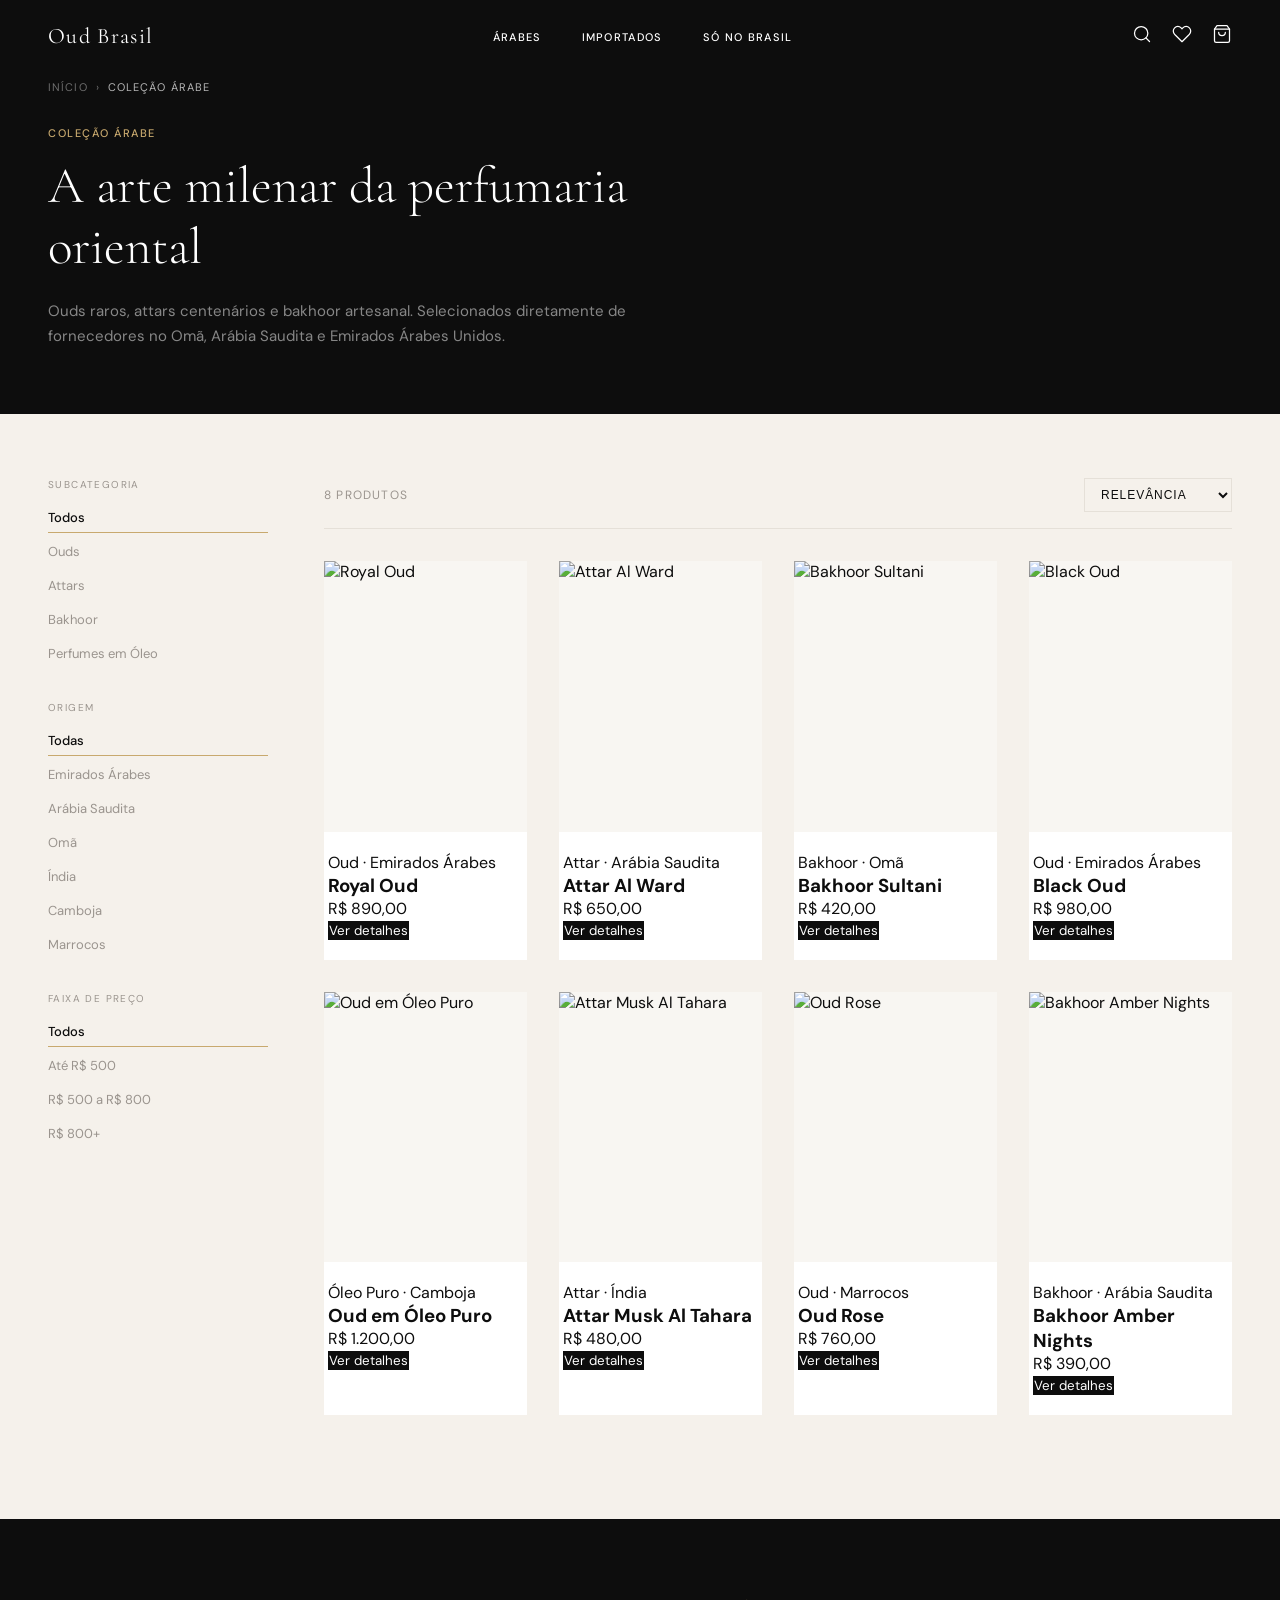
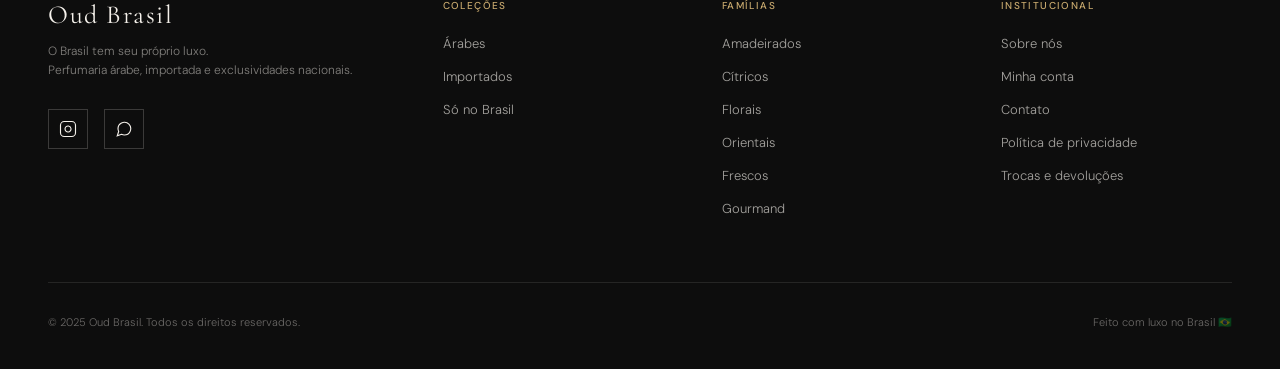
==== commit bcffe10b: "feat: cria página de login e cadastro conta.html Co-Authored-By: Claude Opus 4.6 <noreply@anthropic." ====
--- a/arabes.html
+++ b/arabes.html
@@ -307,6 +307,7 @@
           <p class="footer-col-title">Institucional</p>
           <ul>
             <li><a href="sobre.html">Sobre nós</a></li>
+            <li><a href="conta.html">Minha conta</a></li>
             <li><a href="#">Contato</a></li>
             <li><a href="#">Política de privacidade</a></li>
             <li><a href="#">Trocas e devoluções</a></li>
